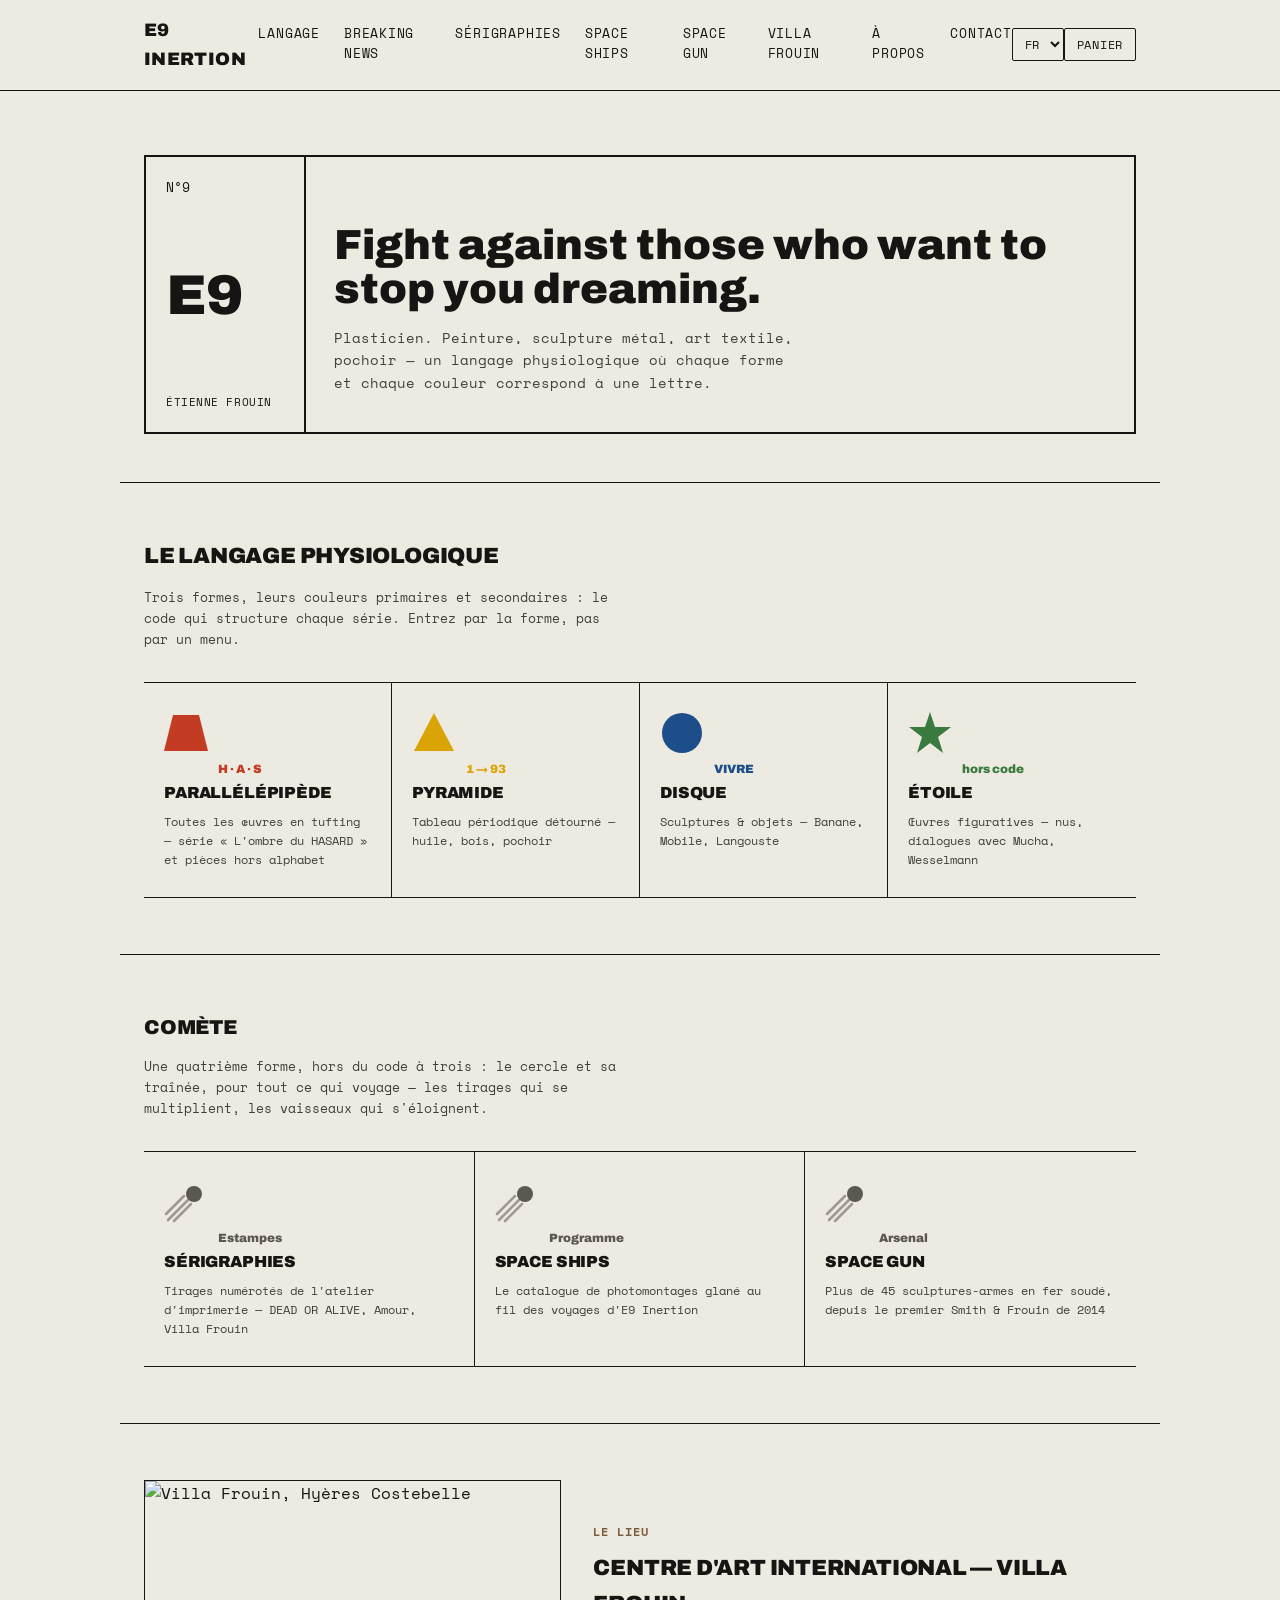
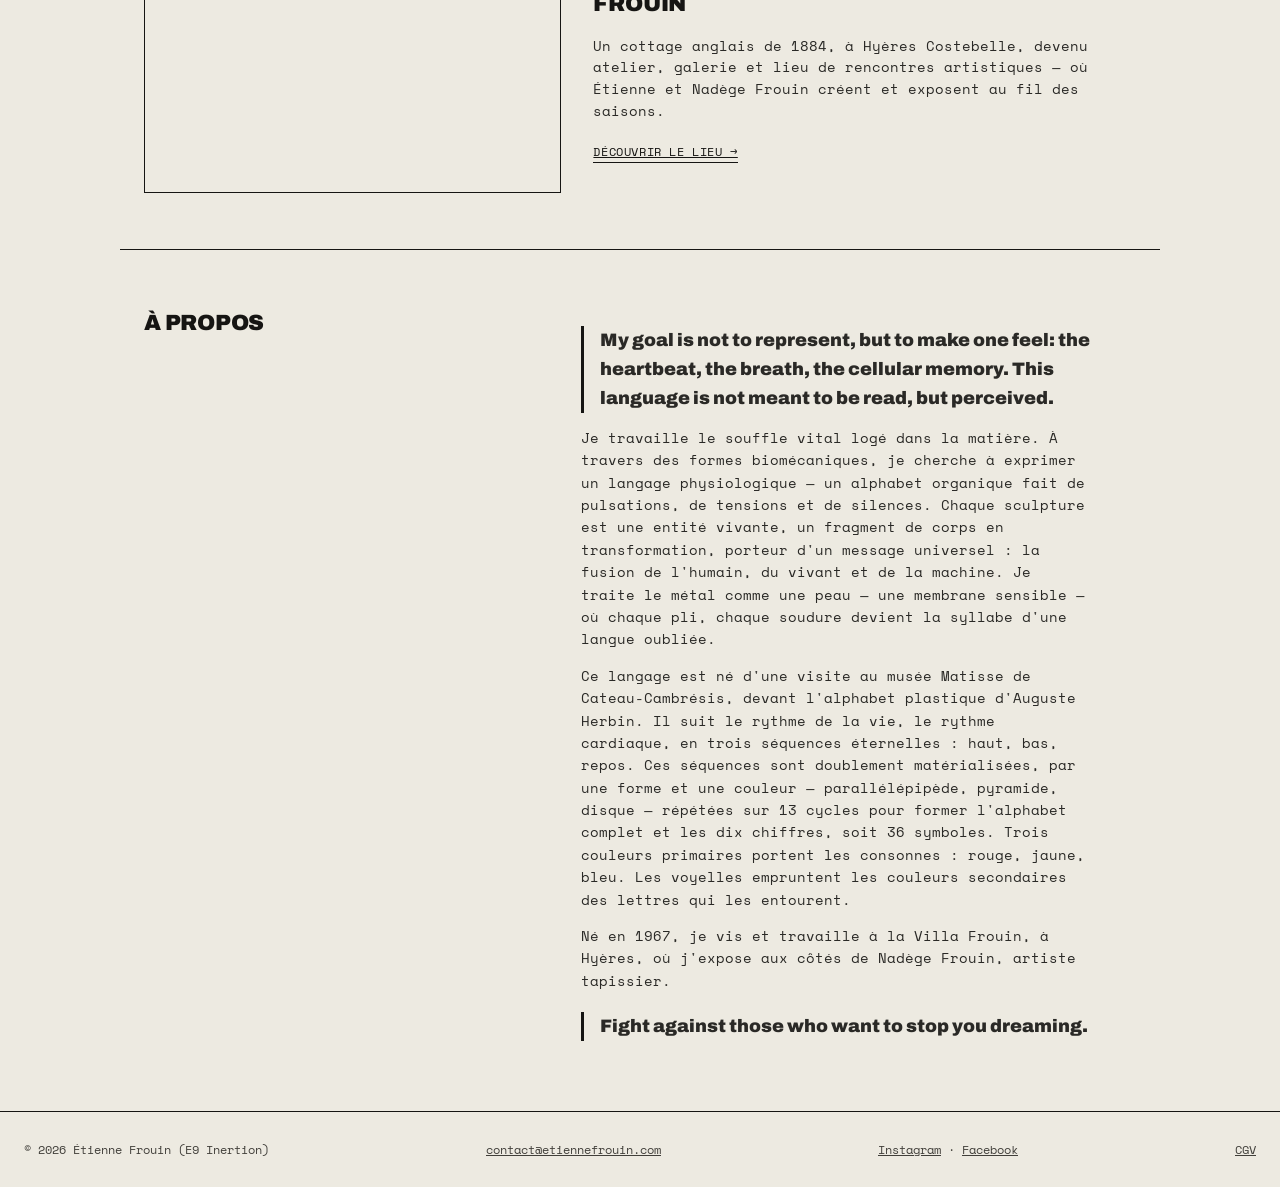
==== index.html @ 427afc24 "Add files via upload" ====
<!DOCTYPE html>
<html lang="fr">
<head>
<meta charset="UTF-8">
<meta name="viewport" content="width=device-width, initial-scale=1.0">
<title>E9 INERTION — Étienne Frouin</title>
<link rel="preconnect" href="https://fonts.googleapis.com">
<link href="https://fonts.googleapis.com/css2?family=Archivo:wght@500;700;900&family=Space+Mono:wght@400;700&display=swap" rel="stylesheet">
<link rel="stylesheet" href="assets/cart.css">

<style>
  :root{
    --paper:#EDEAE1;
    --ink:#161513;
    --red:#C23B22;    /* parallélépipède — HASARD */
    --blue:#1D4E89;   /* disque — sculptures */
    --yellow:#D9A404; /* pyramide — tableau périodique */
    --green:#3B7A3E;  /* étoile — figuratif, hors code */
    --line:#161513;
  }
  *{box-sizing:border-box;}
  html{scroll-behavior:smooth;}
  body{
    margin:0;
    background:var(--paper);
    color:var(--ink);
    font-family:'Space Mono', monospace;
    line-height:1.6;
  }
  h1,h2,h3,.display{
    font-family:'Archivo', sans-serif;
    font-weight:900;
    text-transform:uppercase;
    letter-spacing:-0.01em;
    margin:0;
  }
  a{color:inherit;}
  .wrap{max-width:1040px;margin:0 auto;padding:0 24px;}

  /* top bar */
  header{
    border-bottom:1.5px solid var(--line);
    position:sticky;top:0;background:var(--paper);z-index:10;
  }
  .topbar{display:flex;justify-content:space-between;align-items:center;padding:16px 24px;max-width:1040px;margin:0 auto;}
  .topbar .mark{font-family:'Archivo',sans-serif;font-weight:900;font-size:18px;letter-spacing:0.02em;}
  .topbar nav{display:flex;gap:24px;font-size:13px;text-transform:uppercase;letter-spacing:0.06em;}
  .topbar nav a{text-decoration:none;border-bottom:1.5px solid transparent;padding-bottom:2px;}
  .topbar nav a:hover{border-color:var(--ink);}

  /* hero — fiche d'élément, écho au tableau périodique */
  .hero{padding:64px 24px 48px;}
  .element-card{
    border:2px solid var(--ink);
    display:grid;
    grid-template-columns:160px 1fr;
    gap:0;
  }
  .element-symbol{
    border-right:2px solid var(--ink);
    padding:20px;
    display:flex;flex-direction:column;justify-content:space-between;
  }
  .element-symbol .num{font-size:13px;}
  .element-symbol .sym{font-family:'Archivo',sans-serif;font-weight:900;font-size:56px;line-height:1;margin:8px 0;}
  .element-symbol .name{font-size:11px;text-transform:uppercase;letter-spacing:0.05em;}
  .hero-copy{padding:24px 28px;}
  .hero-copy .tagline{font-family:'Archivo',sans-serif;font-weight:900;font-size:clamp(28px,4vw,42px);text-transform:none;line-height:1.05;margin-bottom:16px;}
  .hero-copy p.sub{font-size:14px;color:#413F3A;max-width:52ch;}

  /* legend — les 3 formes */
  .legend{padding:56px 24px;border-top:1.5px solid var(--line);}
  .legend h2{font-size:22px;margin-bottom:8px;}
  .legend .intro{font-size:13px;color:#413F3A;max-width:60ch;margin-bottom:32px;}
  .shapes{display:grid;grid-template-columns:repeat(4,1fr);gap:0;border-top:1.5px solid var(--line);}
  .shape-card{
    border-right:1.5px solid var(--line);
    border-bottom:1.5px solid var(--line);
    padding:28px 20px;
    text-decoration:none;
    display:block;
    transition:background .15s ease;
  }
  .shape-card:last-child{border-right:none;}
  .shape-card:hover{background:rgba(22,21,19,0.04);}
  .shape-glyph{width:44px;height:44px;margin-bottom:18px;}
  .shape-card h3{font-size:16px;margin-bottom:6px;}
  .shape-card p{font-size:12px;color:#413F3A;margin:0;}
  .shape-card .letter{font-family:'Archivo',sans-serif;font-weight:900;font-size:12px;color:var(--accent);}

  .c-red{--accent:var(--red);}
  .c-blue{--accent:var(--blue);}
  .c-yellow{--accent:var(--yellow);}
  .c-green{--accent:var(--green);}
  .shape-glyph{fill:var(--accent);}

  /* about */
  .about{padding:56px 24px;border-top:1.5px solid var(--line);display:grid;grid-template-columns:1fr 1.4fr;gap:40px;}
  .about h2{font-size:22px;margin-bottom:16px;}
  .about p{font-size:14px;color:#2A2926;max-width:56ch;margin:0 0 14px;}
  .about .quote{font-family:'Archivo',sans-serif;font-weight:900;font-size:18px;text-transform:none;border-left:3px solid var(--ink);padding-left:16px;margin-top:20px;}

  /* footer */
  footer{border-top:1.5px solid var(--line);padding:28px 24px;font-size:12px;color:#413F3A;display:flex;justify-content:space-between;flex-wrap:wrap;gap:12px;}
  footer a{text-decoration:underline;}

  @media (max-width:720px){
    .element-card{grid-template-columns:1fr;}
    .element-symbol{border-right:none;border-bottom:2px solid var(--ink);flex-direction:row;align-items:center;}
    .element-symbol .sym{margin:0 16px;}
    .shapes{grid-template-columns:1fr 1fr;}
    .shape-card{border-right:1.5px solid var(--line);}
    .shape-card:nth-child(2n){border-right:none;}
    .about{grid-template-columns:1fr;}
  }

  @media (prefers-reduced-motion:reduce){
    html{scroll-behavior:auto;}
    .shape-card{transition:none;}
  }
</style>
</head>
<body>

<header>
  <div class="topbar">
    <div class="mark">E9 INERTION</div>
    <nav>
      <a href="#legend" data-i18n="nav.legend">Langage</a>
      <a href="news.html">Breaking News</a>
      <a href="serigraphies.html" data-i18n="nav.serigraphies">Sérigraphies</a>
      <a href="spaceships.html" data-i18n="nav.spaceships">Space ships</a>
      <a href="spacegun.html" data-i18n="nav.spacegun">Space gun</a>
      <a href="villafrouin.html" data-i18n="nav.villafrouin">Villa Frouin</a>
      <a href="#about" data-i18n="nav.about">À propos</a>
      <a href="#contact" data-i18n="nav.contact">Contact</a>
    </nav>
    <select class="lang-select" data-lang-select aria-label="Language">
      <option value="fr">FR</option>
      <option value="en">EN</option>
      <option value="de">DE</option>
      <option value="es">ES</option>
      <option value="it">IT</option>
      <option value="ru">RU</option>
      <option value="ja">JA</option>
    </select>
    <button class="cart-btn" data-cart-open type="button">
      <span data-i18n="cart.button">Panier</span> <span class="cart-count" data-cart-count>0</span>
    </button>
  </div>
</header>

<section class="hero wrap">
  <div class="element-card">
    <div class="element-symbol">
      <span class="num">N°9</span>
      <span class="sym">E9</span>
      <span class="name" data-i18n="hero.name">Étienne Frouin</span>
    </div>
    <div class="hero-copy">
      <p class="tagline" data-i18n="hero.tagline">Fight against those who want to stop you dreaming.</p>
      <p class="sub" data-i18n="hero.sub">Plasticien. Peinture, sculpture métal, art textile, pochoir — un langage physiologique où chaque forme et chaque couleur correspond à une lettre.</p>
    </div>
  </div>
</section>

<section class="legend wrap" id="legend">
  <h2 data-i18n="legend.title">Le langage physiologique</h2>
  <p class="intro" data-i18n="legend.intro">Trois formes, leurs couleurs primaires et secondaires : le code qui structure chaque série. Entrez par la forme, pas par un menu.</p>
  <div class="shapes">
    <a class="shape-card c-red" href="parallelepipede.html">
      <svg class="shape-glyph" viewBox="0 0 44 44"><polygon points="9,4 35,4 44,40 0,40"/></svg>
      <span class="letter" data-i18n="shape.para.letter">H · A · S</span>
      <h3 data-i18n="shape.para.title">Parallélépipède</h3>
      <p data-i18n="shape.para.desc">Toutes les œuvres en tufting — série « L'ombre du HASARD » et pièces hors alphabet</p>
    </a>
    <a class="shape-card c-yellow" href="pyramide.html">
      <svg class="shape-glyph" viewBox="0 0 44 44"><polygon points="22,2 42,40 2,40"/></svg>
      <span class="letter" data-i18n="shape.pyr.letter">1 → 93</span>
      <h3 data-i18n="shape.pyr.title">Pyramide</h3>
      <p data-i18n="shape.pyr.desc">Tableau périodique détourné — huile, bois, pochoir</p>
    </a>
    <a class="shape-card c-blue" href="disque.html">
      <svg class="shape-glyph" viewBox="0 0 44 44"><circle cx="22" cy="22" r="20"/></svg>
      <span class="letter" data-i18n="shape.disque.letter">VIVRE</span>
      <h3 data-i18n="shape.disque.title">Disque</h3>
      <p data-i18n="shape.disque.desc">Sculptures & objets — Banane, Mobile, Langouste</p>
    </a>
    <a class="shape-card c-green" href="etoile.html">
      <svg class="shape-glyph" viewBox="0 0 44 44"><polygon points="22,1 27,16 43,16 30,26 35,42 22,32 9,42 14,26 1,16 17,16"/></svg>
      <span class="letter" data-i18n="shape.etoile.letter">hors code</span>
      <h3 data-i18n="shape.etoile.title">Étoile</h3>
      <p data-i18n="shape.etoile.desc">Œuvres figuratives — nus, dialogues avec Mucha, Wesselmann</p>
    </a>
  </div>
</section>

<section class="legend wrap" id="comete" style="border-top:1.5px solid var(--line);">
  <h2 style="font-size:20px;" data-i18n="comete.title">Comète</h2>
  <p class="intro" data-i18n="comete.intro">Une quatrième forme, hors du code à trois : le cercle et sa traînée, pour tout ce qui voyage — les tirages qui se multiplient, les vaisseaux qui s'éloignent.</p>
  <div class="shapes" style="grid-template-columns:1fr 1fr 1fr;">
    <a class="shape-card" href="serigraphies.html" style="--accent:#5B5850;">
      <svg class="shape-glyph" viewBox="0 0 44 44"><circle cx="30" cy="14" r="8"/><path d="M24 20 L4 40 M27 24 L10 41 M20 16 L2 34" stroke="var(--accent)" stroke-width="2.5" fill="none" stroke-linecap="round" opacity="0.55"/></svg>
      <span class="letter" data-i18n="comete.serig.letter">Estampes</span>
      <h3 data-i18n="comete.serig.title">Sérigraphies</h3>
      <p data-i18n="comete.serig.desc">Tirages numérotés de l'atelier d'imprimerie — DEAD OR ALIVE, Amour, Villa Frouin</p>
    </a>
    <a class="shape-card" href="spaceships.html" style="--accent:#5B5850;">
      <svg class="shape-glyph" viewBox="0 0 44 44"><circle cx="30" cy="14" r="8"/><path d="M24 20 L4 40 M27 24 L10 41 M20 16 L2 34" stroke="var(--accent)" stroke-width="2.5" fill="none" stroke-linecap="round" opacity="0.55"/></svg>
      <span class="letter" data-i18n="comete.ships.letter">Programme</span>
      <h3 data-i18n="comete.ships.title">Space ships</h3>
      <p data-i18n="comete.ships.desc">Le catalogue de photomontages glané au fil des voyages d'E9 Inertion</p>
    </a>
    <a class="shape-card" href="spacegun.html" style="--accent:#5B5850;">
      <svg class="shape-glyph" viewBox="0 0 44 44"><circle cx="30" cy="14" r="8"/><path d="M24 20 L4 40 M27 24 L10 41 M20 16 L2 34" stroke="var(--accent)" stroke-width="2.5" fill="none" stroke-linecap="round" opacity="0.55"/></svg>
      <span class="letter" data-i18n="comete.gun.letter">Arsenal</span>
      <h3 data-i18n="comete.gun.title">Space gun</h3>
      <p data-i18n="comete.gun.desc">Plus de 45 sculptures-armes en fer soudé, depuis le premier Smith &amp; Frouin de 2014</p>
    </a>
  </div>
</section>

<section class="legend wrap" id="villafrouin-teaser" style="border-top:1.5px solid var(--line);">
  <div style="display:grid;grid-template-columns:1fr 1.3fr;gap:32px;align-items:center;">
    <img src="https://lh3.googleusercontent.com/sitesv/[base64]w1280" alt="Villa Frouin, Hyères Costebelle" style="border:1.5px solid var(--ink);aspect-ratio:4/3;object-fit:cover;">
    <div>
      <p style="font-size:12px;text-transform:uppercase;letter-spacing:0.08em;color:#7A5C3E;font-weight:700;margin-bottom:10px;" data-i18n="villafrouin.teaser.eyebrow">Le lieu</p>
      <h2 style="font-size:22px;margin-bottom:14px;" data-i18n="villafrouin.teaser.title">Centre d'art International — Villa Frouin</h2>
      <p style="font-size:13.5px;color:#2A2926;margin-bottom:16px;" data-i18n="villafrouin.teaser.desc">Un cottage anglais de 1884, à Hyères Costebelle, devenu atelier, galerie et lieu de rencontres artistiques — où Étienne et Nadège Frouin créent et exposent au fil des saisons.</p>
      <a href="villafrouin.html" style="font-size:12px;text-transform:uppercase;letter-spacing:0.05em;border-bottom:1.5px solid var(--ink);padding-bottom:2px;" data-i18n="villafrouin.teaser.cta">Découvrir le lieu →</a>
    </div>
  </div>
</section>

<section class="about wrap" id="about">
  <div>
    <h2 data-i18n="about.title">À propos</h2>
  </div>
  <div>
    <p class="quote" data-i18n="about.quote1">My goal is not to represent, but to make one feel: the heartbeat, the breath, the cellular memory. This language is not meant to be read, but perceived.</p>
    <p data-i18n="about.p1">Je travaille le souffle vital logé dans la matière. À travers des formes biomécaniques, je cherche à exprimer un langage physiologique — un alphabet organique fait de pulsations, de tensions et de silences. Chaque sculpture est une entité vivante, un fragment de corps en transformation, porteur d'un message universel : la fusion de l'humain, du vivant et de la machine. Je traite le métal comme une peau — une membrane sensible — où chaque pli, chaque soudure devient la syllabe d'une langue oubliée.</p>
    <p data-i18n="about.p2">Ce langage est né d'une visite au musée Matisse de Cateau-Cambrésis, devant l'alphabet plastique d'Auguste Herbin. Il suit le rythme de la vie, le rythme cardiaque, en trois séquences éternelles : haut, bas, repos. Ces séquences sont doublement matérialisées, par une forme et une couleur — parallélépipède, pyramide, disque — répétées sur 13 cycles pour former l'alphabet complet et les dix chiffres, soit 36 symboles. Trois couleurs primaires portent les consonnes : rouge, jaune, bleu. Les voyelles empruntent les couleurs secondaires des lettres qui les entourent.</p>
    <p data-i18n="about.p3">Né en 1967, je vis et travaille à la Villa Frouin, à Hyères, où j'expose aux côtés de Nadège Frouin, artiste tapissier.</p>
    <p class="quote" data-i18n="about.quote2">Fight against those who want to stop you dreaming.</p>
  </div>
</section>

<footer id="contact">
  <span>© 2026 Étienne Frouin (E9 Inertion)</span>
  <span><a href="mailto:contact@etiennefrouin.com">contact@etiennefrouin.com</a></span>
  <span><a href="https://www.instagram.com/etiennefrouin/" target="_blank" rel="noopener">Instagram</a> · <a href="https://www.facebook.com/etienne.frouin.7" target="_blank" rel="noopener">Facebook</a></span>
  <span><a href="cgv.html">CGV</a></span>
</footer>


<div class="cart-overlay" data-cart-overlay></div>
<aside class="cart-panel" data-cart-panel>
  <div class="cart-panel-head">
    <h2 data-i18n="cart.title">Votre sélection</h2>
    <button class="cart-panel-close" data-cart-close aria-label="Fermer">✕</button>
  </div>
  <div class="cart-panel-body">
    <p class="cart-empty" data-cart-empty data-i18n="cart.empty">Votre sélection est vide pour l'instant.</p>
    <div data-cart-list></div>
  </div>
  <div class="cart-panel-foot">
    <label class="cart-dest-label" for="cart-dest" data-i18n="cart.dest_label">Livraison</label>
    <select class="cart-dest-select" id="cart-dest" data-cart-dest>
      <option value="fr" data-i18n="cart.dest_fr">France</option>
      <option value="eu" data-i18n="cart.dest_eu">Europe</option>
      <option value="intl" data-i18n="cart.dest_intl">International</option>
    </select>
    <div class="cart-total-row"><span data-i18n="cart.subtotal">Sous-total</span><span data-cart-subtotal>0 €</span></div>
    <div class="cart-total-row"><span data-i18n="cart.shipping">Frais de port</span><span data-cart-shipping>0 €</span></div>
    <div class="cart-total-row cart-total-row-final"><span data-i18n="cart.total">Total</span><span data-cart-total>0 €</span></div>
    <button class="cart-paypal-btn" data-cart-paypal disabled data-i18n="cart.paypal">Payer avec PayPal</button>
    <button class="cart-checkout-btn" data-cart-checkout disabled data-i18n="cart.email_btn">Envoyer le détail par email</button>
    <p class="note" data-i18n="cart.note">Le paiement PayPal ouvre un nouvel onglet avec le montant total pré-rempli. Pensez aussi à envoyer le détail par email pour qu'Étienne sache quelles œuvres réserver.</p>
  </div>
</aside>
<script src="assets/translations.js"></script>
<script src="assets/i18n.js"></script>
<script src="assets/cart.js" defer></script>
</body>
</html>
---- assets/cart.css ----
/* Panier E9 INERTION — styles partagés */
.lang-select{
  font-family:'Space Mono', monospace;
  font-size:12px;
  border:1.5px solid var(--ink);
  background:var(--paper);
  color:var(--ink);
  padding:6px 8px;
  cursor:pointer;
  border-radius:2px;
}

.cart-btn{
  position:relative;
  display:inline-flex;
  align-items:center;
  gap:6px;
  background:none;
  border:1.5px solid var(--ink);
  color:var(--ink);
  font-family:'Space Mono', monospace;
  font-size:12px;
  text-transform:uppercase;
  letter-spacing:0.06em;
  padding:7px 12px;
  cursor:pointer;
  border-radius:2px;
}
.cart-btn:hover{ background:rgba(22,21,19,0.06); }
.cart-btn .cart-count{
  display:none;
  align-items:center;
  justify-content:center;
  min-width:18px;
  height:18px;
  padding:0 4px;
  background:#C23B22;
  color:#fff;
  border-radius:999px;
  font-size:10px;
  font-weight:700;
}

.cart-overlay{
  position:fixed; inset:0;
  background:rgba(22,21,19,0.4);
  opacity:0; pointer-events:none;
  transition:opacity .2s ease;
  z-index:40;
}
.cart-overlay.cart-open{ opacity:1; pointer-events:auto; }

.cart-panel{
  position:fixed; top:0; right:0; bottom:0;
  width:min(400px, 92vw);
  background:var(--paper);
  border-left:1.5px solid var(--ink);
  z-index:50;
  transform:translateX(100%);
  transition:transform .25s ease;
  display:flex; flex-direction:column;
  font-family:'Space Mono', monospace;
}
.cart-panel.cart-open{ transform:translateX(0); }

.cart-panel-head{
  display:flex; justify-content:space-between; align-items:center;
  padding:20px 22px; border-bottom:1.5px solid var(--ink);
}
.cart-panel-head h2{
  font-family:'Archivo', sans-serif; font-weight:900; font-size:16px;
  text-transform:uppercase; margin:0;
}
.cart-panel-close{
  background:none; border:none; font-size:18px; cursor:pointer; color:var(--ink);
}

.cart-panel-body{
  flex:1; overflow-y:auto; padding:16px 22px;
}
.cart-empty{ font-size:13px; color:#413F3A; }

.cart-row{
  display:grid; grid-template-columns:56px 1fr auto; gap:12px; align-items:center;
  padding:12px 0; border-bottom:0.5px solid rgba(22,21,19,0.15);
}
.cart-row img{ width:56px; height:56px; object-fit:cover; border:1px solid var(--ink); }
.cart-row-title{ font-size:12.5px; margin:0 0 4px; }
.cart-row-price{ font-size:12px; color:#413F3A; margin:0; }
.cart-row-remove{
  background:none; border:none; color:#413F3A; cursor:pointer; font-size:14px;
}

.cart-panel-foot{
  border-top:1.5px solid var(--ink); padding:18px 22px;
}
.cart-dest-label{
  display:block; font-size:11px; text-transform:uppercase; letter-spacing:0.06em;
  color:#413F3A; margin-bottom:6px;
}
.cart-dest-select{
  width:100%; margin-bottom:14px;
  font-family:'Space Mono', monospace; font-size:13px;
  padding:8px 10px; border:1.5px solid var(--ink); background:var(--paper); color:var(--ink);
}
.cart-total-row{
  display:flex; justify-content:space-between; font-size:13px; margin-bottom:6px;
}
.cart-total-row span:last-child{ font-weight:700; }
.cart-total-row-final{
  border-top:0.5px solid rgba(22,21,19,0.25);
  padding-top:8px; margin-top:8px; margin-bottom:14px;
  font-size:14px;
}
.cart-checkout-btn{
  width:100%;
  background:var(--ink); color:var(--paper);
  border:none; padding:12px; font-family:'Archivo', sans-serif;
  font-weight:700; text-transform:uppercase; letter-spacing:0.06em; font-size:13px;
  cursor:pointer;
}
.cart-checkout-btn:disabled{ opacity:0.4; cursor:not-allowed; }
.cart-paypal-btn{
  width:100%;
  background:#FFC439; color:#1a1a1a;
  border:none; padding:12px; margin-bottom:10px;
  font-family:'Archivo', sans-serif;
  font-weight:900; text-transform:none; font-size:14px;
  cursor:pointer;
  display:flex; align-items:center; justify-content:center; gap:6px;
}
.cart-paypal-btn:disabled{ opacity:0.4; cursor:not-allowed; }
.cart-paypal-btn:hover:not(:disabled){ background:#f0b429; }
.cart-panel-foot p.note{ font-size:11px; color:#413F3A; margin:10px 0 0; }

.add-to-cart-btn{
  display:inline-block;
  margin-top:8px;
  background:var(--ink); color:var(--paper);
  border:none; padding:8px 14px;
  font-family:'Space Mono', monospace; font-size:11.5px;
  text-transform:uppercase; letter-spacing:0.04em;
  cursor:pointer;
}
.add-to-cart-btn:hover{ opacity:0.85; }
.on-request-tag{
  display:inline-block; margin-top:8px;
  font-size:11px; color:#413F3A; text-transform:uppercase; letter-spacing:0.04em;
  border-bottom:1px dotted #413F3A;
}
.piece-price{
  font-family:'Archivo', sans-serif; font-weight:700; font-size:13px; margin:6px 0 0;
}
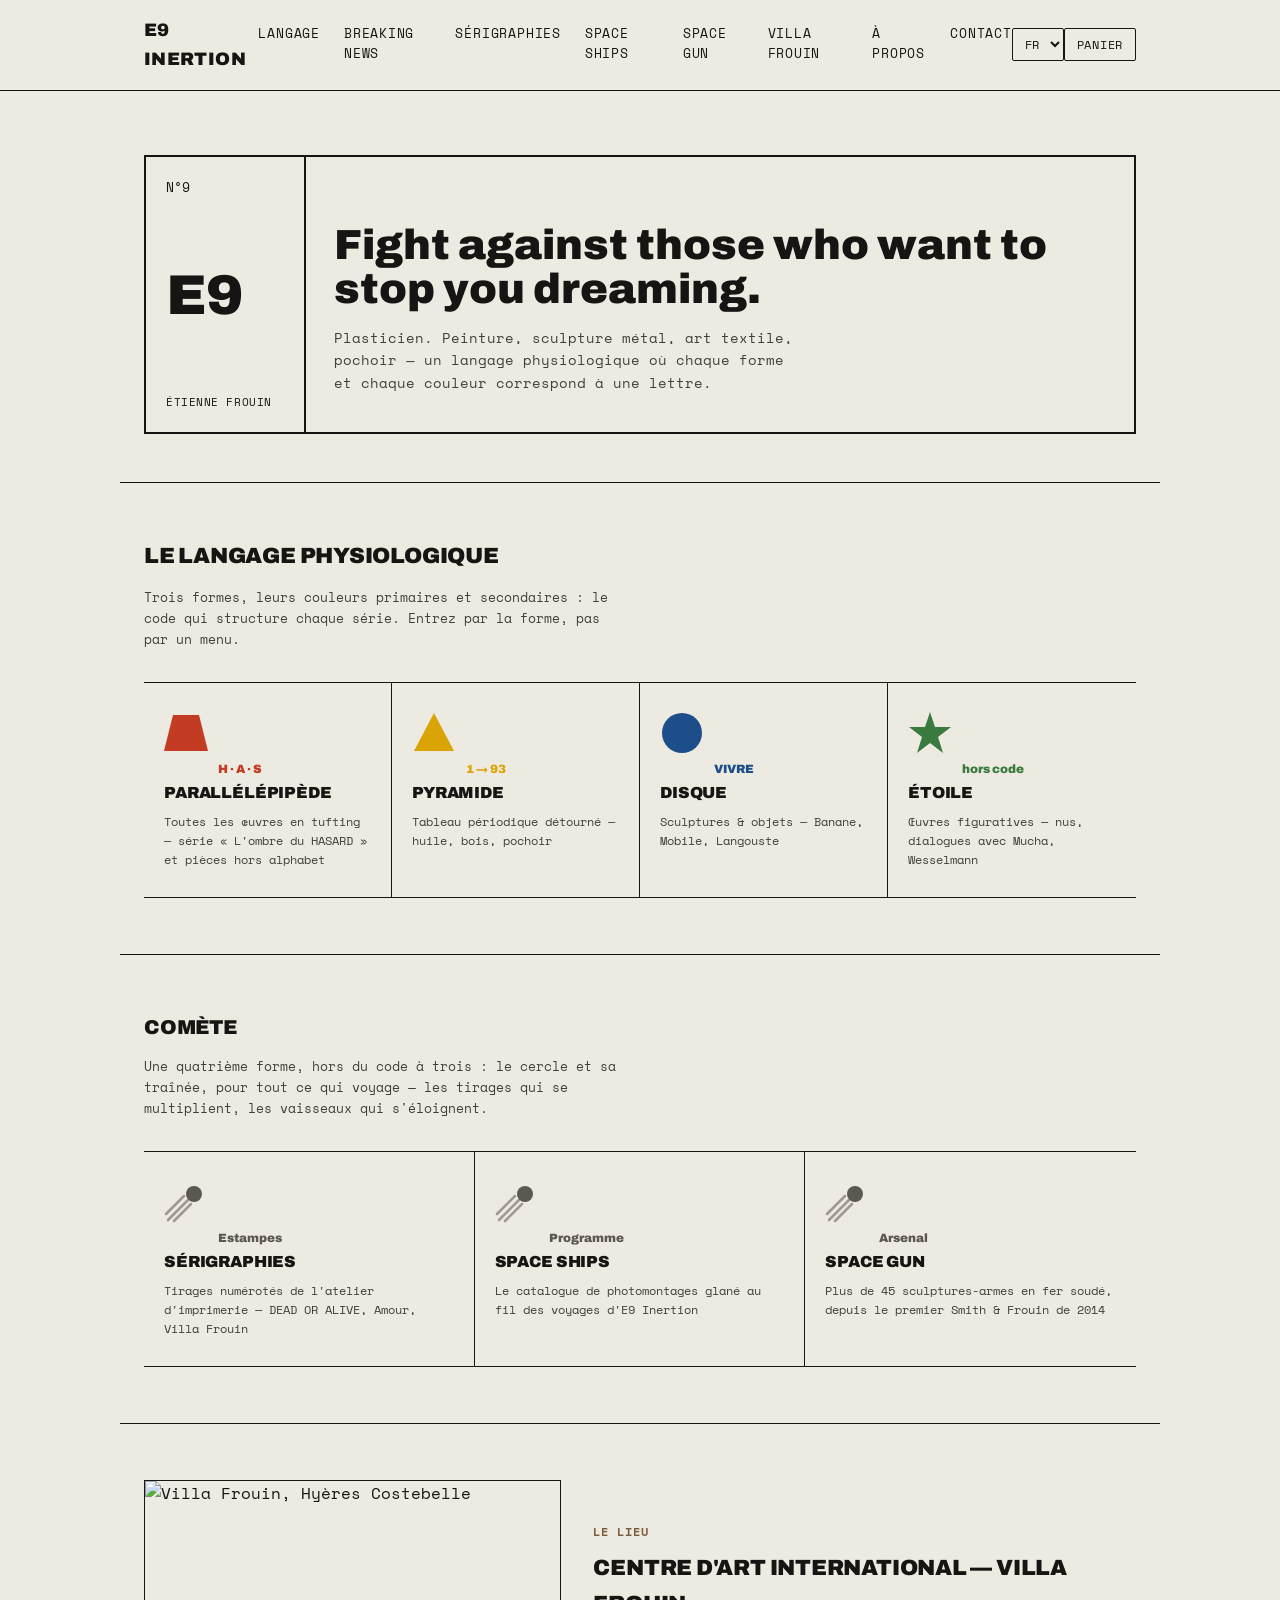
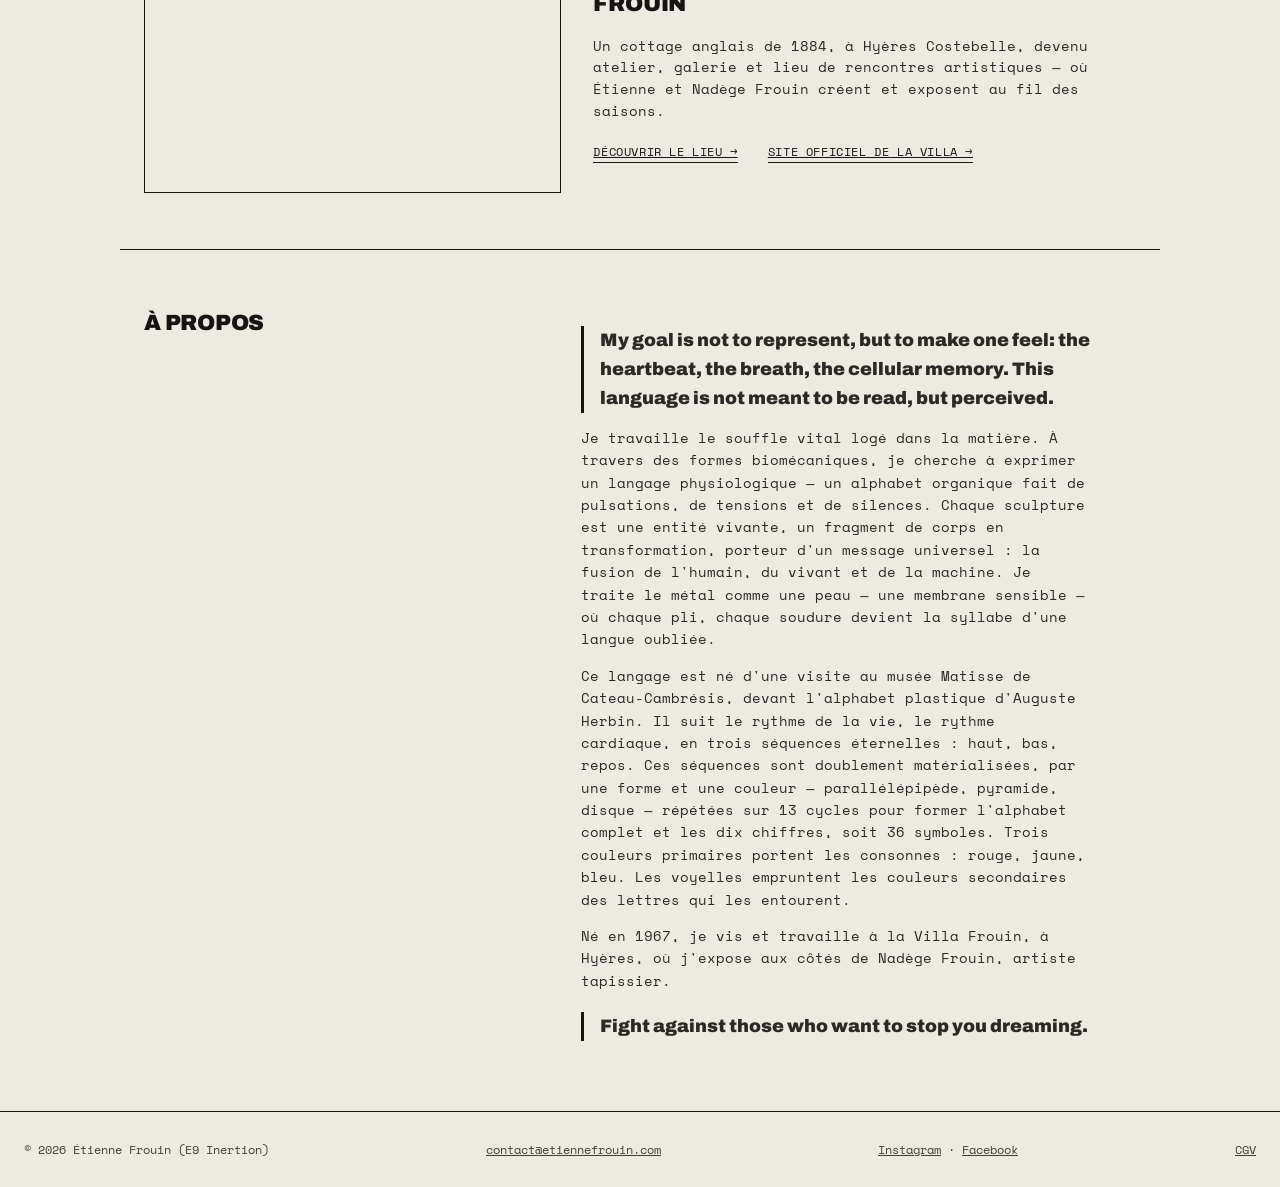
==== commit a1df27c2: "Update index.html" ====
--- a/index.html
+++ b/index.html
@@ -222,12 +222,13 @@
 
 <section class="legend wrap" id="villafrouin-teaser" style="border-top:1.5px solid var(--line);">
   <div style="display:grid;grid-template-columns:1fr 1.3fr;gap:32px;align-items:center;">
-    <img src="https://lh3.googleusercontent.com/sitesv/[base64]w1280" alt="Villa Frouin, Hyères Costebelle" style="border:1.5px solid var(--ink);aspect-ratio:4/3;object-fit:cover;">
+    <img src="https://static.wixstatic.com/media/432179_d2f34e1ff75e4d88a9a0a690c417a774~mv2.png/v1/fill/w_1000,h_666,al_c,q_90,usm_0.66_1.00_0.01/432179_d2f34e1ff75e4d88a9a0a690c417a774~mv2.png" alt="Villa Frouin, Hyères Costebelle" style="border:1.5px solid var(--ink);aspect-ratio:4/3;object-fit:cover;">
     <div>
       <p style="font-size:12px;text-transform:uppercase;letter-spacing:0.08em;color:#7A5C3E;font-weight:700;margin-bottom:10px;" data-i18n="villafrouin.teaser.eyebrow">Le lieu</p>
       <h2 style="font-size:22px;margin-bottom:14px;" data-i18n="villafrouin.teaser.title">Centre d'art International — Villa Frouin</h2>
       <p style="font-size:13.5px;color:#2A2926;margin-bottom:16px;" data-i18n="villafrouin.teaser.desc">Un cottage anglais de 1884, à Hyères Costebelle, devenu atelier, galerie et lieu de rencontres artistiques — où Étienne et Nadège Frouin créent et exposent au fil des saisons.</p>
       <a href="villafrouin.html" style="font-size:12px;text-transform:uppercase;letter-spacing:0.05em;border-bottom:1.5px solid var(--ink);padding-bottom:2px;" data-i18n="villafrouin.teaser.cta">Découvrir le lieu →</a>
+      <a href="https://sites.google.com/view/villafrouin/accueil" target="_blank" rel="noopener" style="font-size:12px;text-transform:uppercase;letter-spacing:0.05em;border-bottom:1.5px solid var(--ink);padding-bottom:2px;margin-left:20px;" data-i18n="villafrouin.teaser.official">Site officiel de la villa →</a>
     </div>
   </div>
 </section>
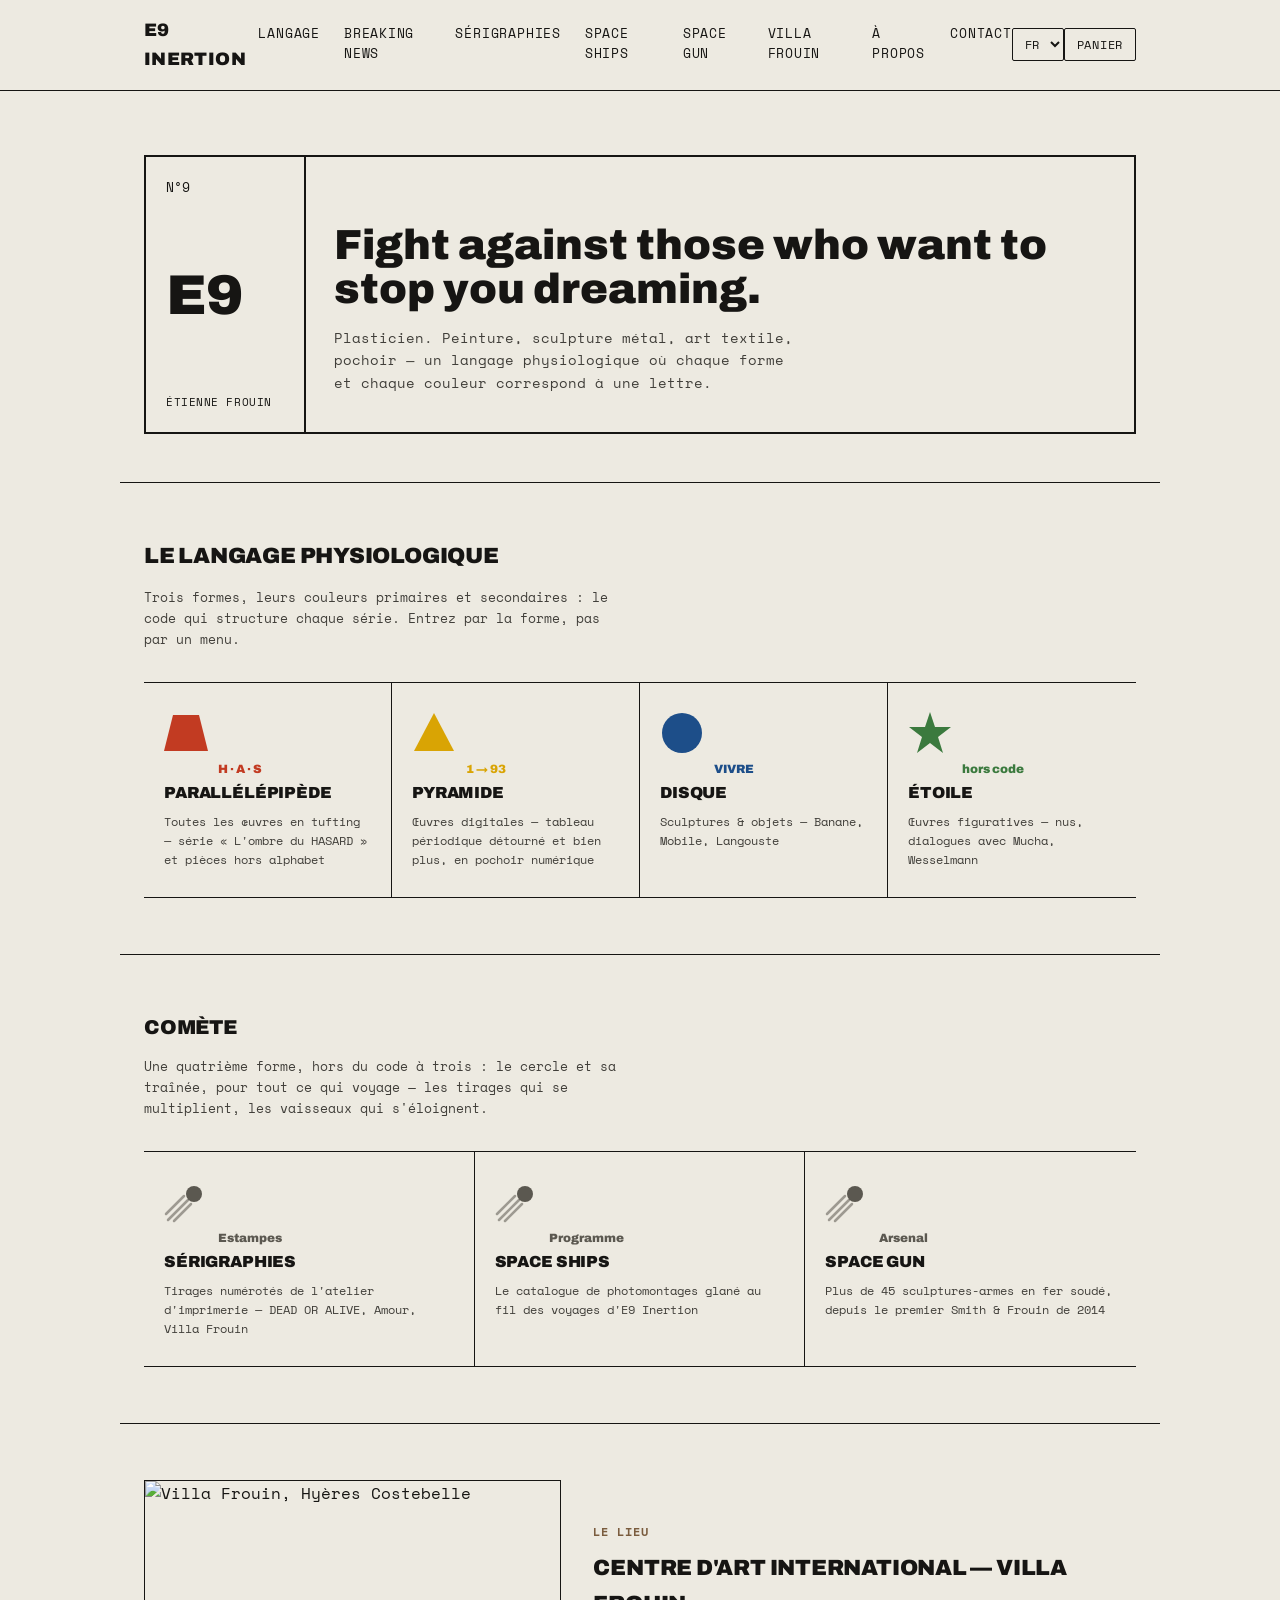
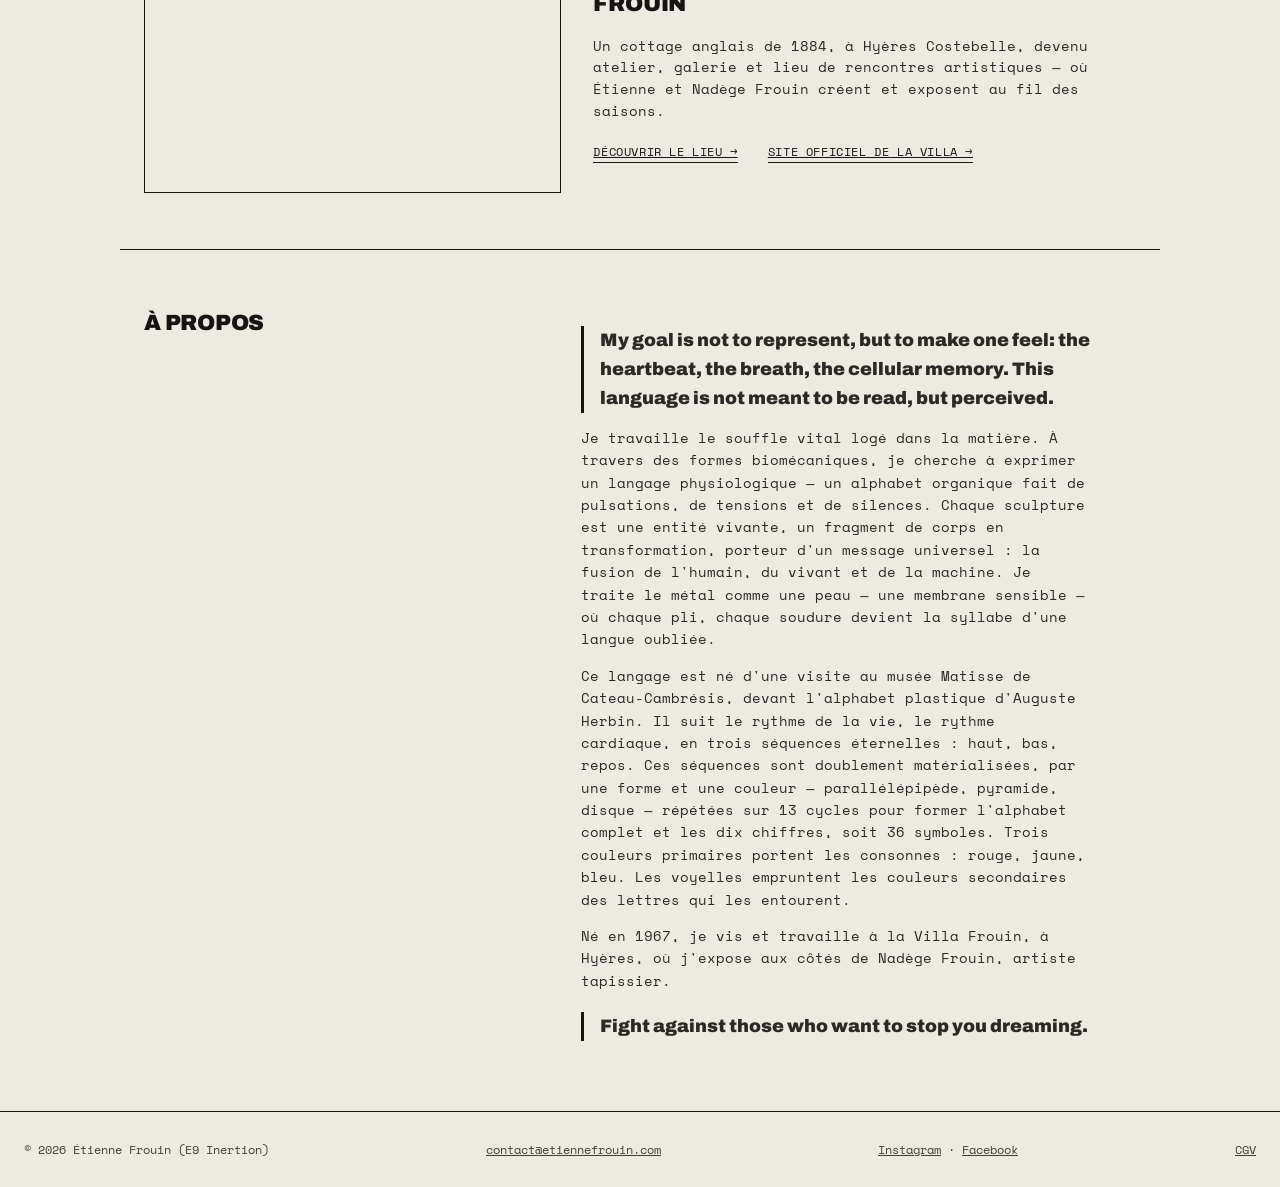
==== commit 717a64ff: "Update index.html" ====
--- a/index.html
+++ b/index.html
@@ -178,7 +178,7 @@
       <svg class="shape-glyph" viewBox="0 0 44 44"><polygon points="22,2 42,40 2,40"/></svg>
       <span class="letter" data-i18n="shape.pyr.letter">1 → 93</span>
       <h3 data-i18n="shape.pyr.title">Pyramide</h3>
-      <p data-i18n="shape.pyr.desc">Tableau périodique détourné — huile, bois, pochoir</p>
+      <p data-i18n="shape.pyr.desc">Œuvres digitales — tableau périodique détourné et bien plus, en pochoir numérique</p>
     </a>
     <a class="shape-card c-blue" href="disque.html">
       <svg class="shape-glyph" viewBox="0 0 44 44"><circle cx="22" cy="22" r="20"/></svg>
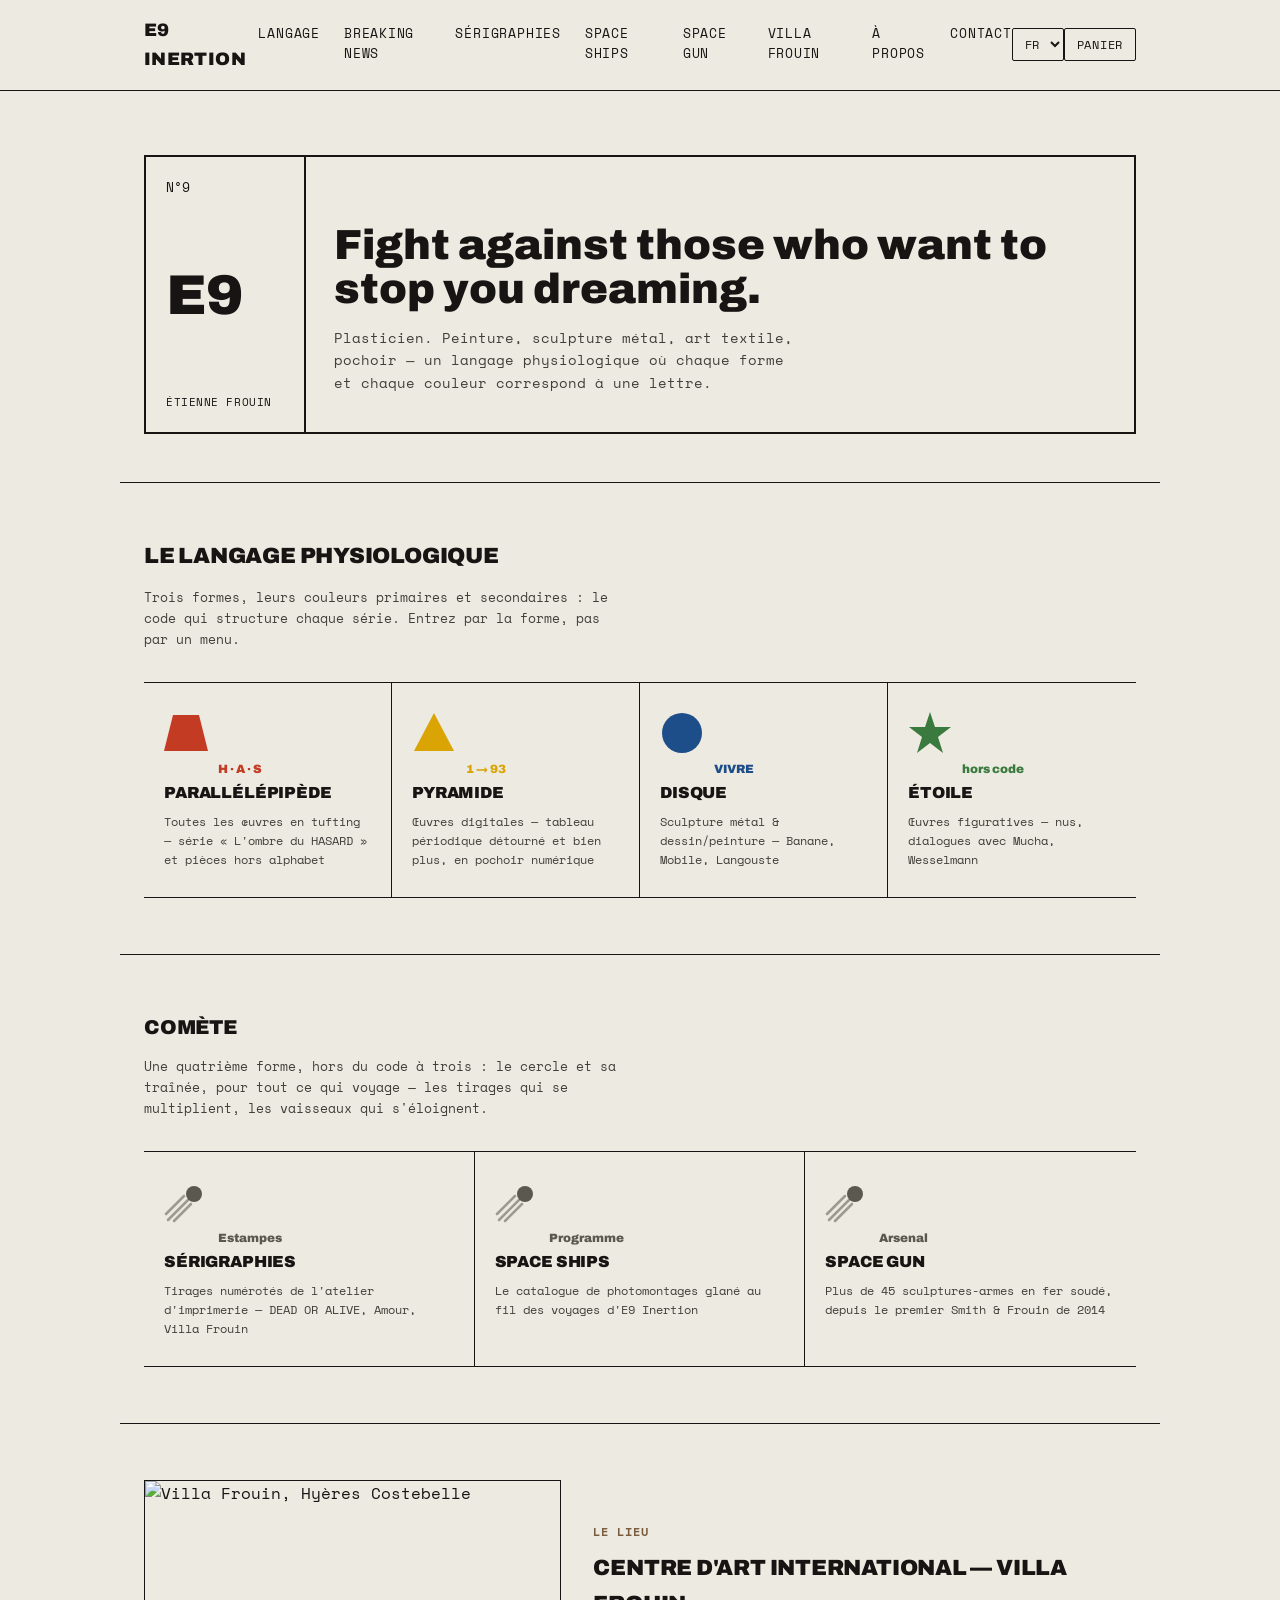
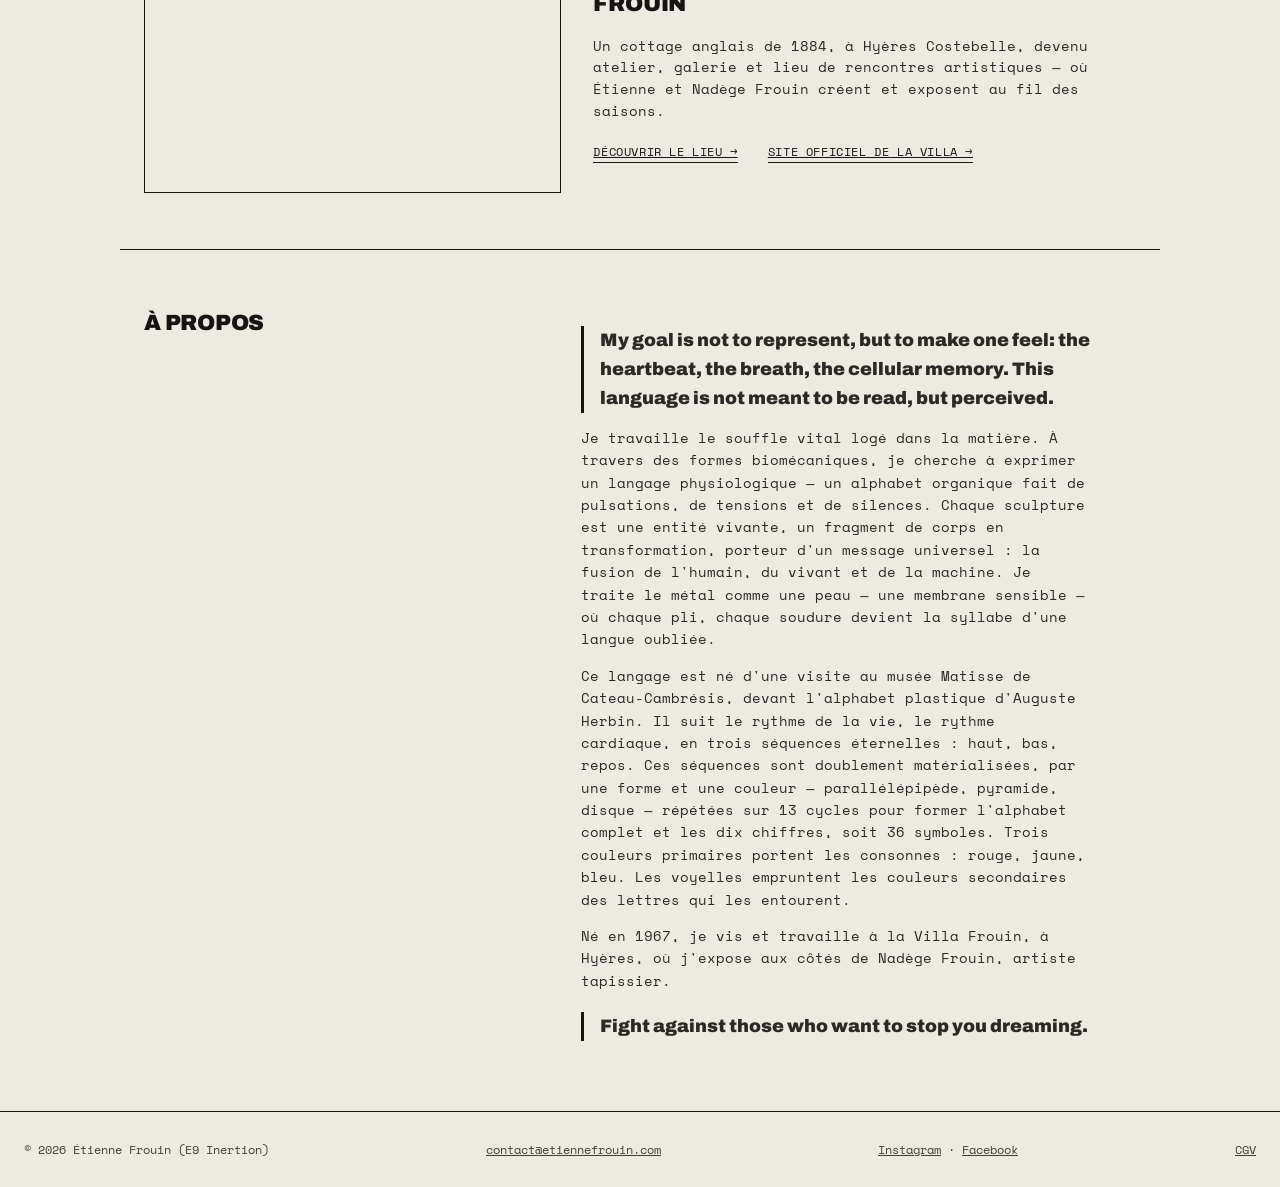
==== commit e78d6ff2: "Update index.html" ====
--- a/index.html
+++ b/index.html
@@ -184,7 +184,7 @@
       <svg class="shape-glyph" viewBox="0 0 44 44"><circle cx="22" cy="22" r="20"/></svg>
       <span class="letter" data-i18n="shape.disque.letter">VIVRE</span>
       <h3 data-i18n="shape.disque.title">Disque</h3>
-      <p data-i18n="shape.disque.desc">Sculptures & objets — Banane, Mobile, Langouste</p>
+      <p data-i18n="shape.disque.desc">Sculpture métal & dessin/peinture — Banane, Mobile, Langouste</p>
     </a>
     <a class="shape-card c-green" href="etoile.html">
       <svg class="shape-glyph" viewBox="0 0 44 44"><polygon points="22,1 27,16 43,16 30,26 35,42 22,32 9,42 14,26 1,16 17,16"/></svg>
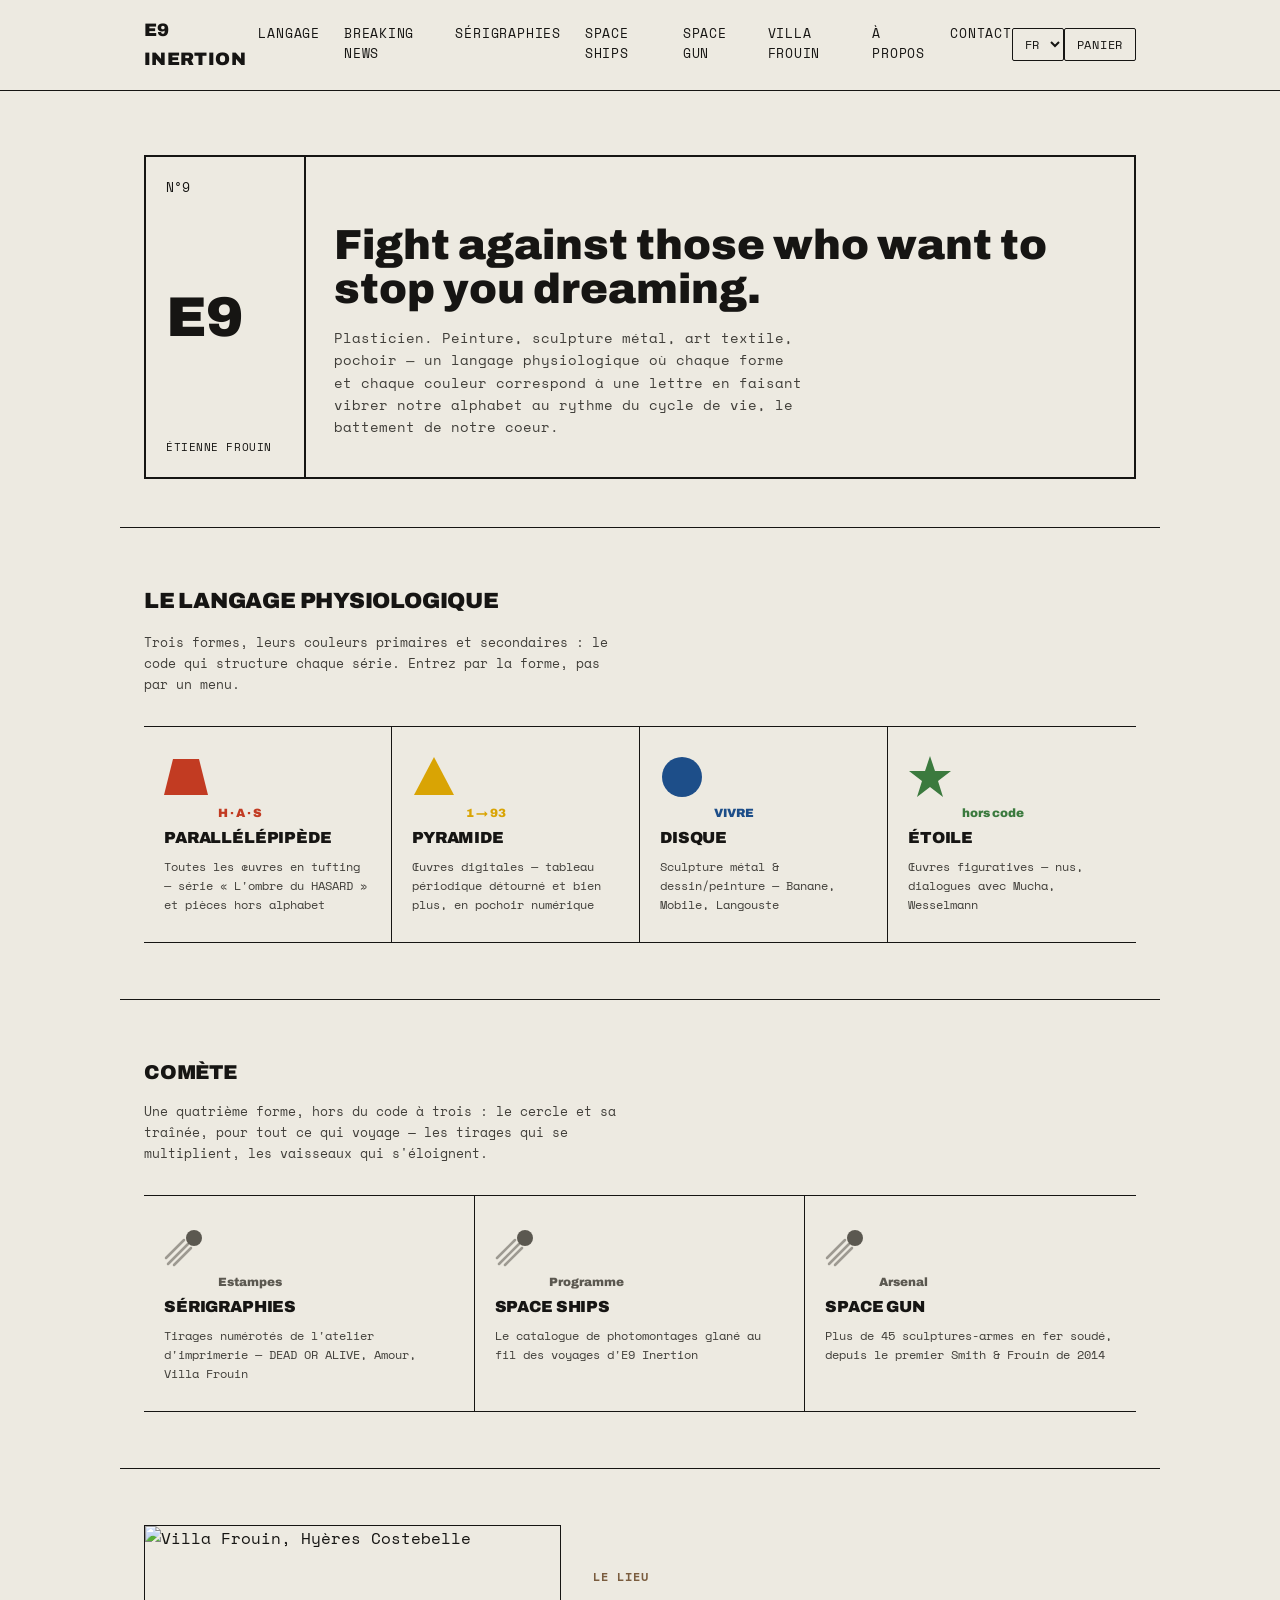
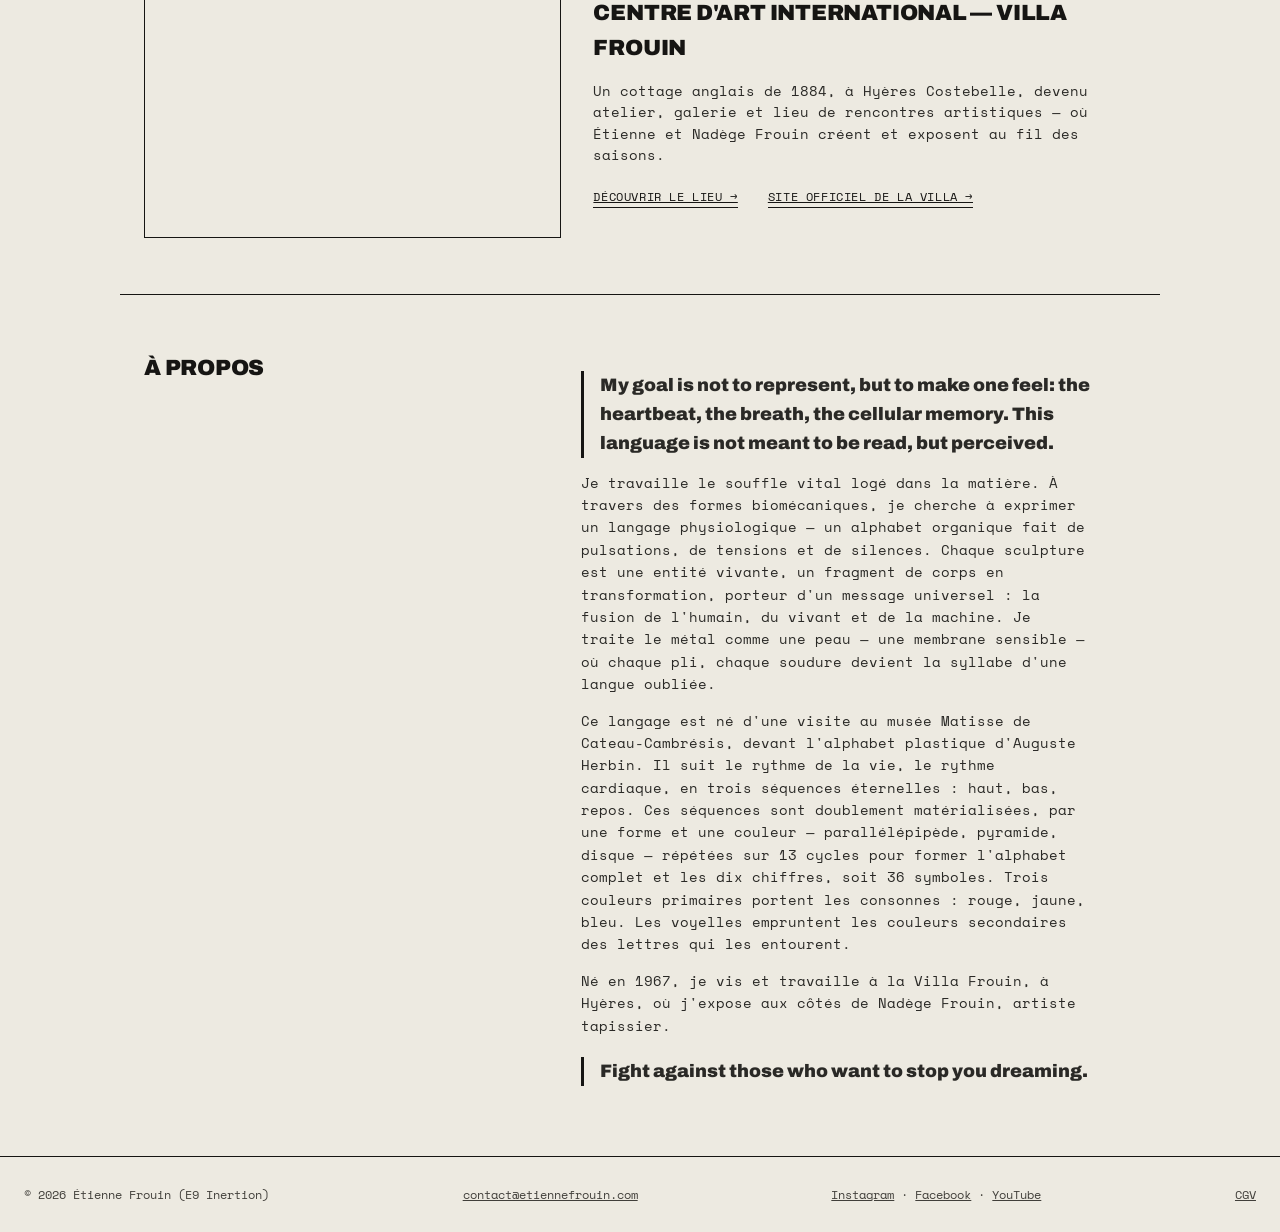
==== commit 8eba02db: "Update index.html" ====
--- a/index.html
+++ b/index.html
@@ -158,15 +158,15 @@
       <span class="name" data-i18n="hero.name">Étienne Frouin</span>
     </div>
     <div class="hero-copy">
-      <p class="tagline" data-i18n="hero.tagline">Fight against those who want to stop you dreaming.</p>
-      <p class="sub" data-i18n="hero.sub">Plasticien. Peinture, sculpture métal, art textile, pochoir — un langage physiologique où chaque forme et chaque couleur correspond à une lettre.</p>
+      <p class="tagline" id="home-hero-tagline">Fight against those who want to stop you dreaming.</p>
+      <p class="sub" id="home-hero-sub">Plasticien. Peinture, sculpture métal, art textile, pochoir — un langage physiologique où chaque forme et chaque couleur correspond à une lettre.</p>
     </div>
   </div>
 </section>
 
 <section class="legend wrap" id="legend">
   <h2 data-i18n="legend.title">Le langage physiologique</h2>
-  <p class="intro" data-i18n="legend.intro">Trois formes, leurs couleurs primaires et secondaires : le code qui structure chaque série. Entrez par la forme, pas par un menu.</p>
+  <p class="intro" id="home-legend-intro">Trois formes, leurs couleurs primaires et secondaires : le code qui structure chaque série. Entrez par la forme, pas par un menu.</p>
   <div class="shapes">
     <a class="shape-card c-red" href="parallelepipede.html">
       <svg class="shape-glyph" viewBox="0 0 44 44"><polygon points="9,4 35,4 44,40 0,40"/></svg>
@@ -224,9 +224,9 @@
   <div style="display:grid;grid-template-columns:1fr 1.3fr;gap:32px;align-items:center;">
     <img src="https://static.wixstatic.com/media/432179_d2f34e1ff75e4d88a9a0a690c417a774~mv2.png/v1/fill/w_1000,h_666,al_c,q_90,usm_0.66_1.00_0.01/432179_d2f34e1ff75e4d88a9a0a690c417a774~mv2.png" alt="Villa Frouin, Hyères Costebelle" style="border:1.5px solid var(--ink);aspect-ratio:4/3;object-fit:cover;">
     <div>
-      <p style="font-size:12px;text-transform:uppercase;letter-spacing:0.08em;color:#7A5C3E;font-weight:700;margin-bottom:10px;" data-i18n="villafrouin.teaser.eyebrow">Le lieu</p>
-      <h2 style="font-size:22px;margin-bottom:14px;" data-i18n="villafrouin.teaser.title">Centre d'art International — Villa Frouin</h2>
-      <p style="font-size:13.5px;color:#2A2926;margin-bottom:16px;" data-i18n="villafrouin.teaser.desc">Un cottage anglais de 1884, à Hyères Costebelle, devenu atelier, galerie et lieu de rencontres artistiques — où Étienne et Nadège Frouin créent et exposent au fil des saisons.</p>
+      <p style="font-size:12px;text-transform:uppercase;letter-spacing:0.08em;color:#7A5C3E;font-weight:700;margin-bottom:10px;" id="home-vf-eyebrow">Le lieu</p>
+      <h2 style="font-size:22px;margin-bottom:14px;" id="home-vf-title">Centre d'art International — Villa Frouin</h2>
+      <p style="font-size:13.5px;color:#2A2926;margin-bottom:16px;" id="home-vf-desc">Un cottage anglais de 1884, à Hyères Costebelle, devenu atelier, galerie et lieu de rencontres artistiques — où Étienne et Nadège Frouin créent et exposent au fil des saisons.</p>
       <a href="villafrouin.html" style="font-size:12px;text-transform:uppercase;letter-spacing:0.05em;border-bottom:1.5px solid var(--ink);padding-bottom:2px;" data-i18n="villafrouin.teaser.cta">Découvrir le lieu →</a>
       <a href="https://sites.google.com/view/villafrouin/accueil" target="_blank" rel="noopener" style="font-size:12px;text-transform:uppercase;letter-spacing:0.05em;border-bottom:1.5px solid var(--ink);padding-bottom:2px;margin-left:20px;" data-i18n="villafrouin.teaser.official">Site officiel de la villa →</a>
     </div>
@@ -235,21 +235,21 @@
 
 <section class="about wrap" id="about">
   <div>
-    <h2 data-i18n="about.title">À propos</h2>
+    <h2 id="home-about-title">À propos</h2>
   </div>
   <div>
-    <p class="quote" data-i18n="about.quote1">My goal is not to represent, but to make one feel: the heartbeat, the breath, the cellular memory. This language is not meant to be read, but perceived.</p>
-    <p data-i18n="about.p1">Je travaille le souffle vital logé dans la matière. À travers des formes biomécaniques, je cherche à exprimer un langage physiologique — un alphabet organique fait de pulsations, de tensions et de silences. Chaque sculpture est une entité vivante, un fragment de corps en transformation, porteur d'un message universel : la fusion de l'humain, du vivant et de la machine. Je traite le métal comme une peau — une membrane sensible — où chaque pli, chaque soudure devient la syllabe d'une langue oubliée.</p>
-    <p data-i18n="about.p2">Ce langage est né d'une visite au musée Matisse de Cateau-Cambrésis, devant l'alphabet plastique d'Auguste Herbin. Il suit le rythme de la vie, le rythme cardiaque, en trois séquences éternelles : haut, bas, repos. Ces séquences sont doublement matérialisées, par une forme et une couleur — parallélépipède, pyramide, disque — répétées sur 13 cycles pour former l'alphabet complet et les dix chiffres, soit 36 symboles. Trois couleurs primaires portent les consonnes : rouge, jaune, bleu. Les voyelles empruntent les couleurs secondaires des lettres qui les entourent.</p>
-    <p data-i18n="about.p3">Né en 1967, je vis et travaille à la Villa Frouin, à Hyères, où j'expose aux côtés de Nadège Frouin, artiste tapissier.</p>
-    <p class="quote" data-i18n="about.quote2">Fight against those who want to stop you dreaming.</p>
+    <p class="quote" id="home-about-quote1">My goal is not to represent, but to make one feel: the heartbeat, the breath, the cellular memory. This language is not meant to be read, but perceived.</p>
+    <p id="home-about-p1">Je travaille le souffle vital logé dans la matière. À travers des formes biomécaniques, je cherche à exprimer un langage physiologique — un alphabet organique fait de pulsations, de tensions et de silences. Chaque sculpture est une entité vivante, un fragment de corps en transformation, porteur d'un message universel : la fusion de l'humain, du vivant et de la machine. Je traite le métal comme une peau — une membrane sensible — où chaque pli, chaque soudure devient la syllabe d'une langue oubliée.</p>
+    <p id="home-about-p2">Ce langage est né d'une visite au musée Matisse de Cateau-Cambrésis, devant l'alphabet plastique d'Auguste Herbin. Il suit le rythme de la vie, le rythme cardiaque, en trois séquences éternelles : haut, bas, repos. Ces séquences sont doublement matérialisées, par une forme et une couleur — parallélépipède, pyramide, disque — répétées sur 13 cycles pour former l'alphabet complet et les dix chiffres, soit 36 symboles. Trois couleurs primaires portent les consonnes : rouge, jaune, bleu. Les voyelles empruntent les couleurs secondaires des lettres qui les entourent.</p>
+    <p id="home-about-p3">Né en 1967, je vis et travaille à la Villa Frouin, à Hyères, où j'expose aux côtés de Nadège Frouin, artiste tapissier.</p>
+    <p class="quote" id="home-about-quote2">Fight against those who want to stop you dreaming.</p>
   </div>
 </section>
 
 <footer id="contact">
   <span>© 2026 Étienne Frouin (E9 Inertion)</span>
   <span><a href="mailto:contact@etiennefrouin.com">contact@etiennefrouin.com</a></span>
-  <span><a href="https://www.instagram.com/etiennefrouin/" target="_blank" rel="noopener">Instagram</a> · <a href="https://www.facebook.com/etienne.frouin.7" target="_blank" rel="noopener">Facebook</a></span>
+  <span><a href="https://www.instagram.com/etiennefrouin/" target="_blank" rel="noopener">Instagram</a> · <a href="https://www.facebook.com/etienne.frouin.7" target="_blank" rel="noopener">Facebook</a> · <a href="https://www.youtube.com/@FROUINETIENNE" target="_blank" rel="noopener">YouTube</a></span>
   <span><a href="cgv.html">CGV</a></span>
 </footer>
 
@@ -279,6 +279,34 @@
     <p class="note" data-i18n="cart.note">Le paiement PayPal ouvre un nouvel onglet avec le montant total pré-rempli. Pensez aussi à envoyer le détail par email pour qu'Étienne sache quelles œuvres réserver.</p>
   </div>
 </aside>
+<script>
+fetch('data/home.json')
+  .then(r => r.json())
+  .then(data => {
+    const set = (id, text) => { const el = document.getElementById(id); if (el) el.textContent = text; };
+    if (data.hero) {
+      set('home-hero-tagline', data.hero.tagline);
+      set('home-hero-sub', data.hero.sub);
+    }
+    if (data.legend) {
+      set('home-legend-intro', data.legend.intro);
+    }
+    if (data.villafrouinTeaser) {
+      set('home-vf-eyebrow', data.villafrouinTeaser.eyebrow);
+      set('home-vf-title', data.villafrouinTeaser.title);
+      set('home-vf-desc', data.villafrouinTeaser.desc);
+    }
+    if (data.about) {
+      set('home-about-title', data.about.title);
+      set('home-about-quote1', data.about.quote1);
+      set('home-about-p1', data.about.p1);
+      set('home-about-p2', data.about.p2);
+      set('home-about-p3', data.about.p3);
+      set('home-about-quote2', data.about.quote2);
+    }
+  })
+  .catch(() => { /* le texte par défaut reste affiché */ });
+</script>
 <script src="assets/translations.js"></script>
 <script src="assets/i18n.js"></script>
 <script src="assets/cart.js" defer></script>
